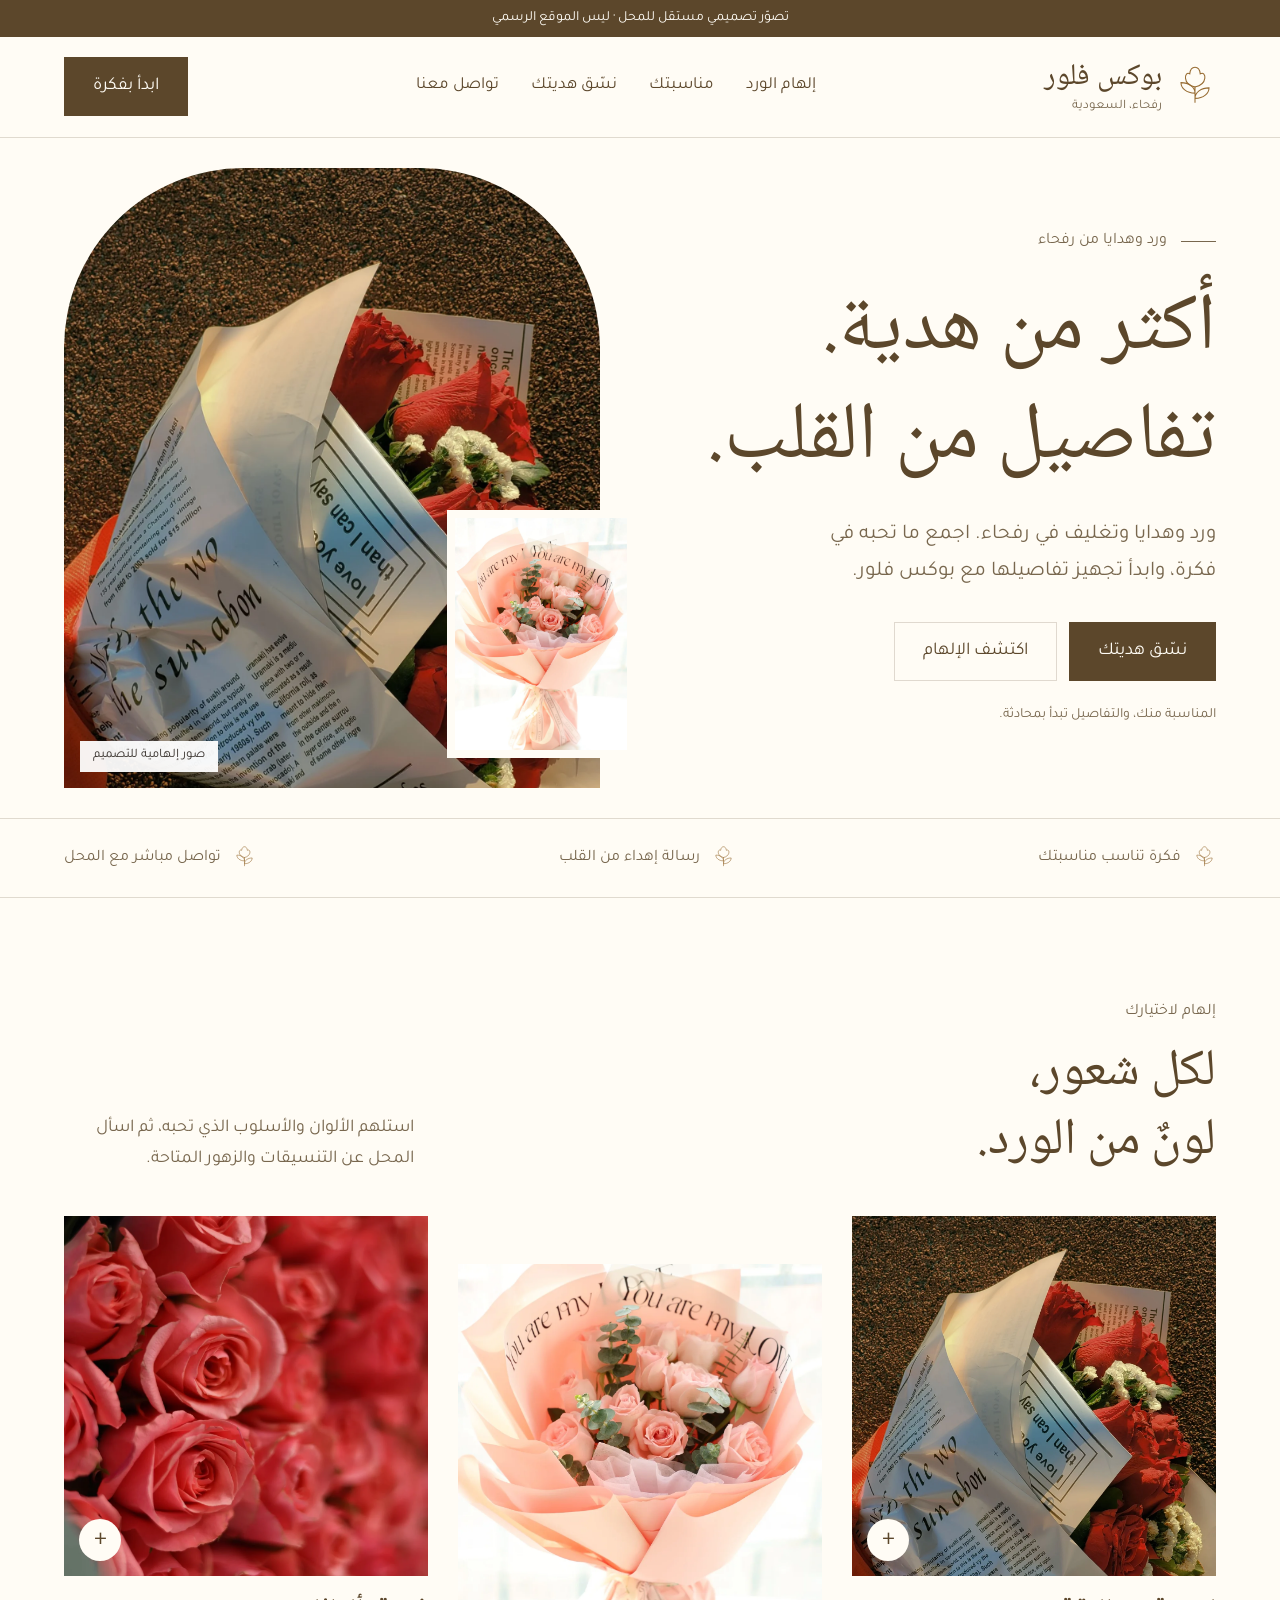
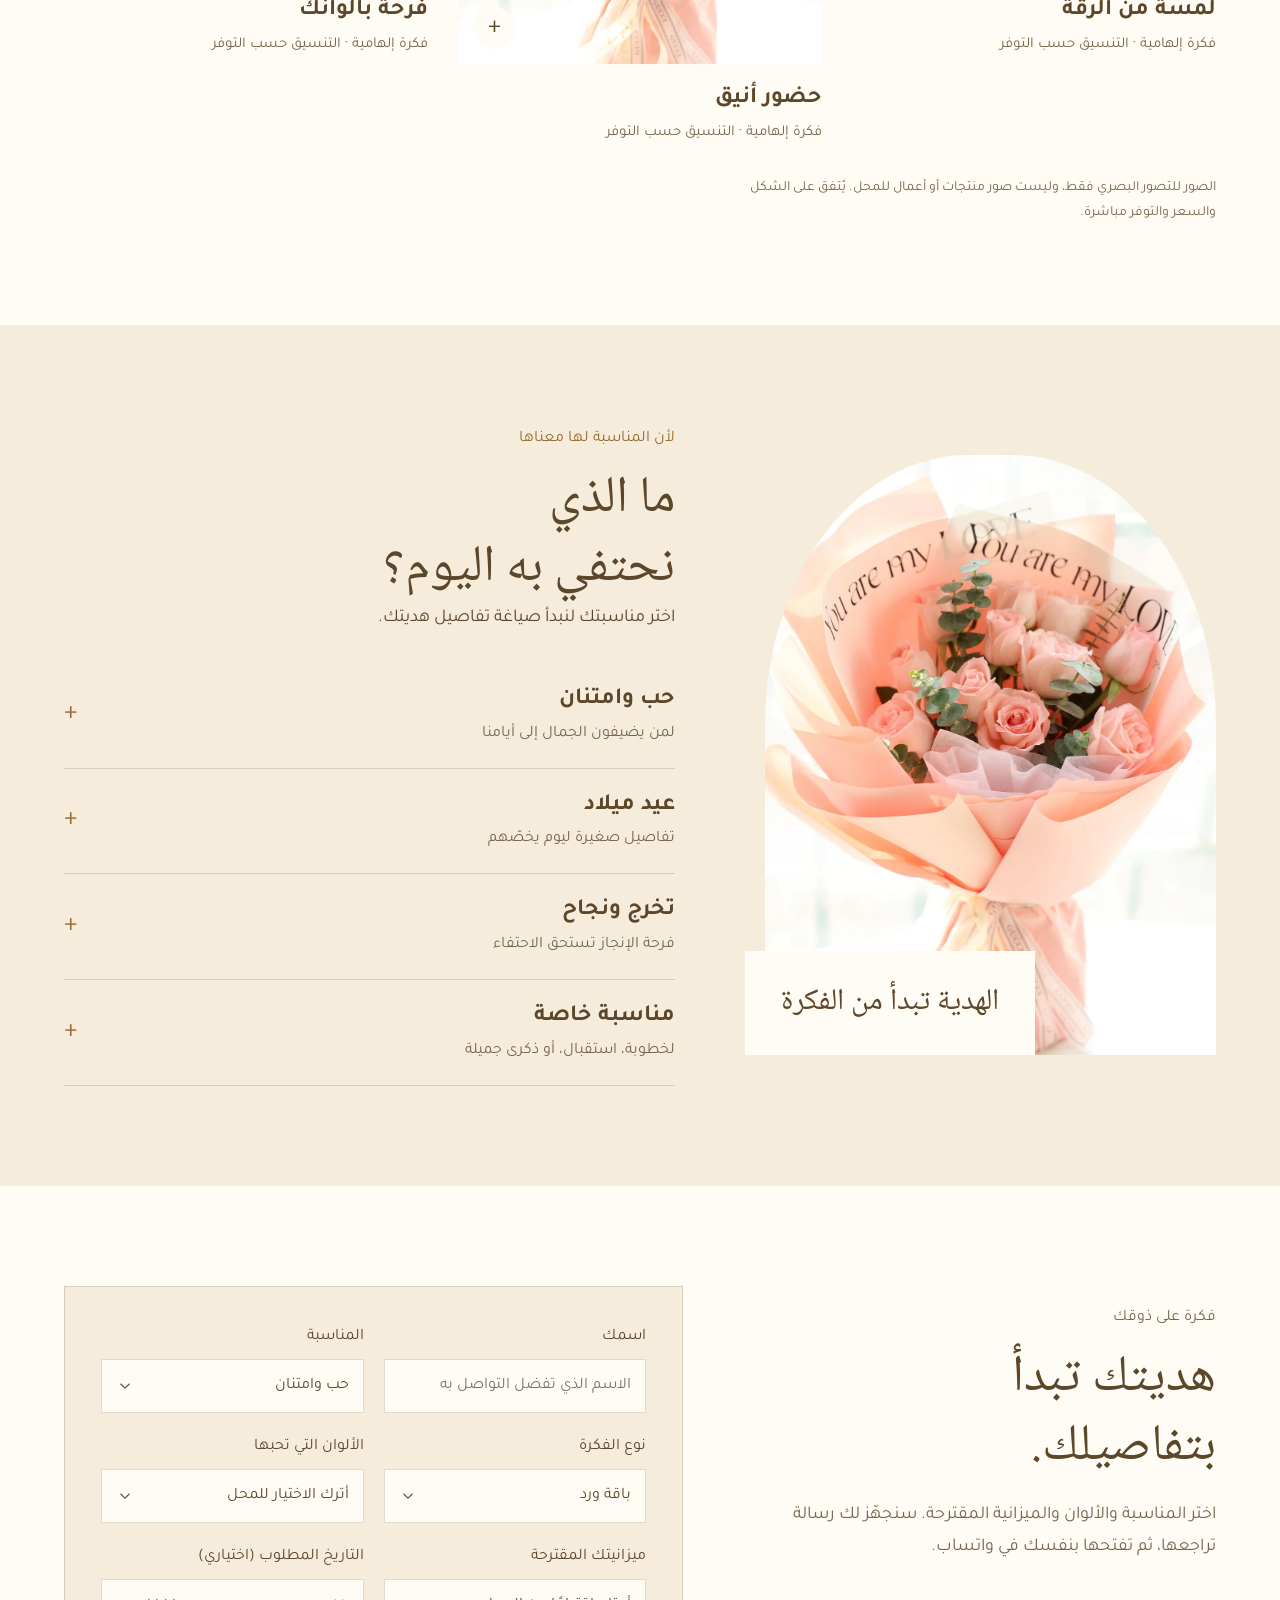
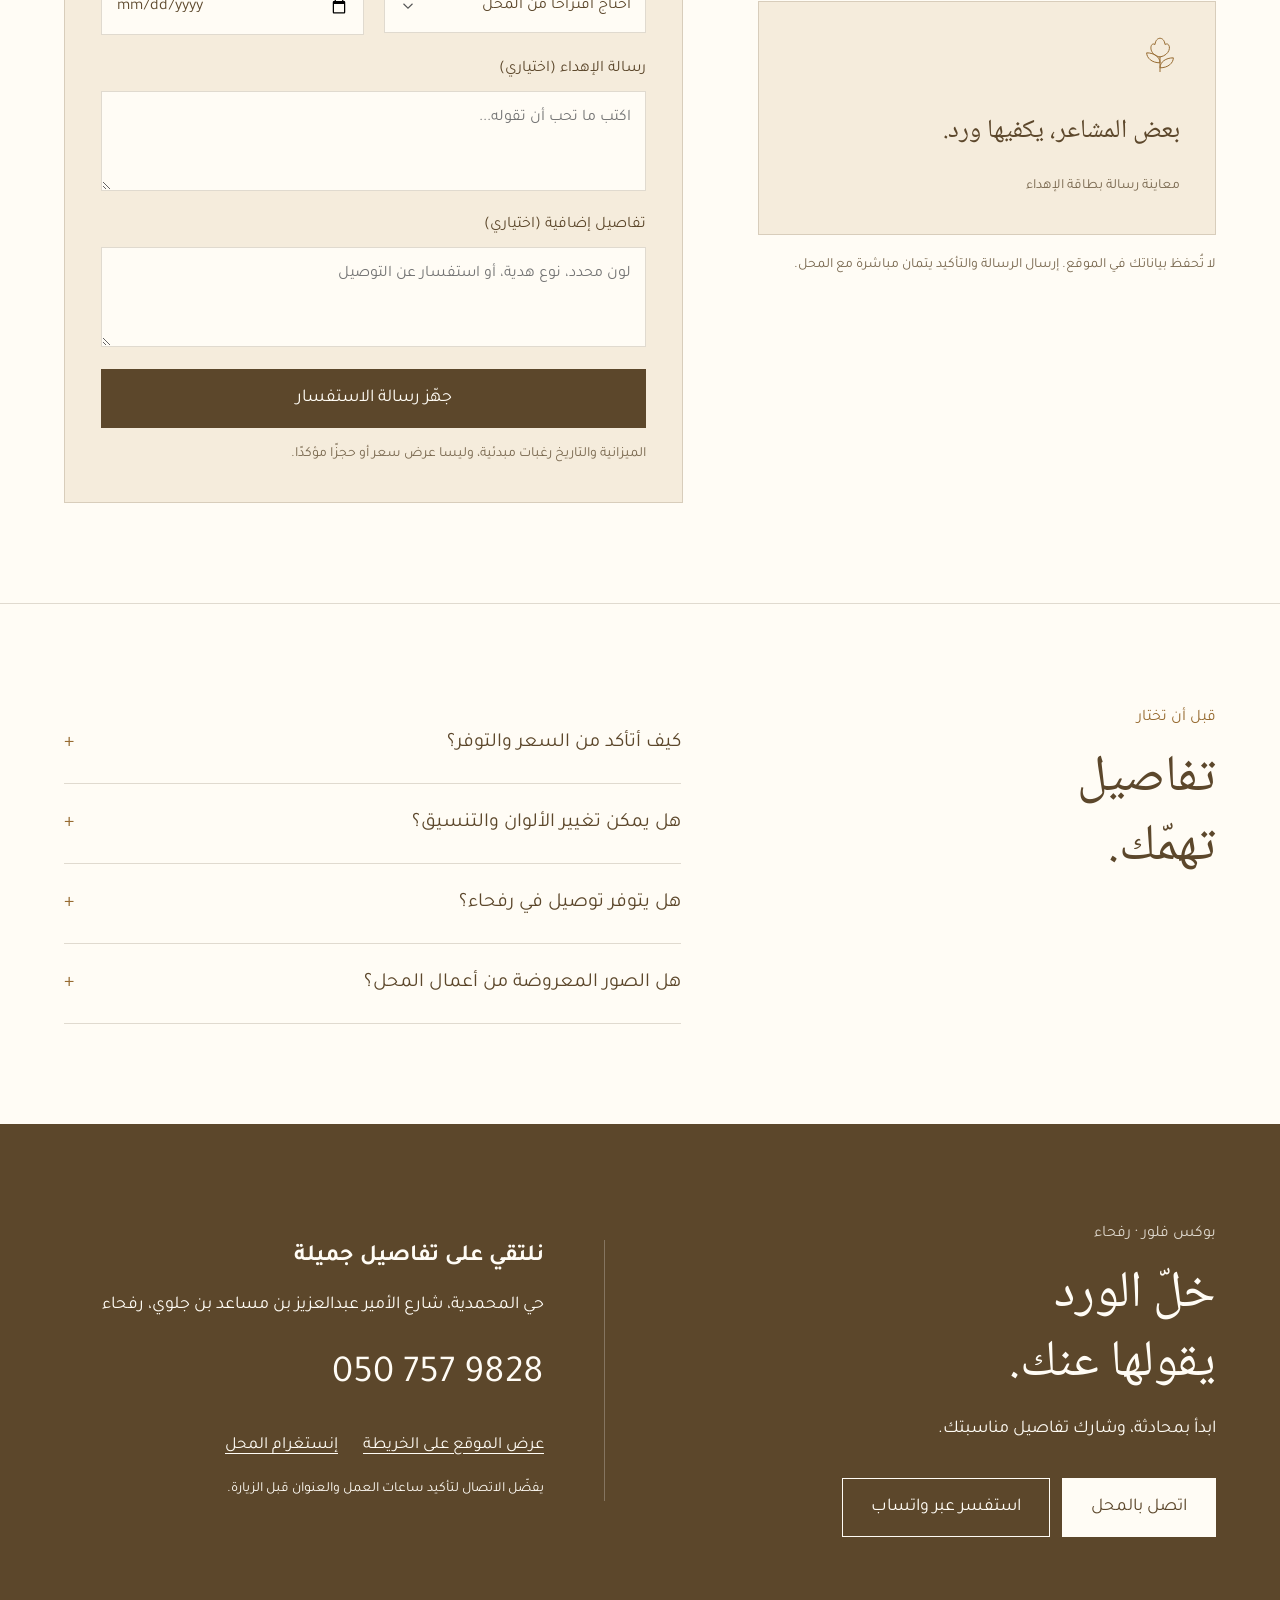
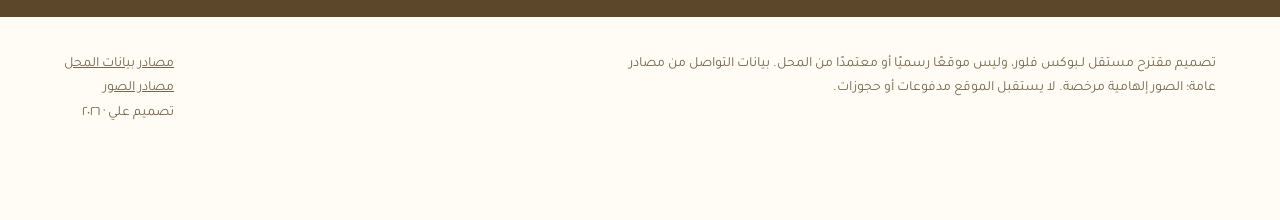
==== box-flower-rafha/index.html @ 2af85f13 "Build ten researched Arabic florist website proposals" ====
<!doctype html><html lang="ar" dir="rtl"><head><meta charset="utf-8"><meta name="viewport" content="width=device-width,initial-scale=1"><meta name="theme-color" content="#fffcf5"><meta name="robots" content="noindex,nofollow"><title>بوكس فلور | ورد وهدايا في رفحاء</title><meta name="description" content="تصور تصميمي مستقل لـبوكس فلور في رفحاء. أفكار للورد والهدايا وتنسيق استفسارك عبر وسائل التواصل المنشورة."><meta property="og:title" content="بوكس فلور | ورد وهدايا في رفحاء"><meta property="og:description" content="تصور تصميمي مستقل، ليس الموقع الرسمي للمحل."><meta property="og:type" content="website"><meta property="og:image" content="https://az212z.github.io/saudi-floral-atelier-ten-20261120/assets/floral-8.webp"><meta property="og:url" content="https://az212z.github.io/saudi-floral-atelier-ten-20261120/box-flower-rafha/"><link rel="icon" href="../assets/favicon.svg" type="image/svg+xml"><link rel="stylesheet" href="../assets/fonts.css"><link rel="stylesheet" href="../assets/site.css"><link rel="preload" as="image" href="../assets/floral-8.webp"><script defer src="../assets/site.js"></script></head><body style="--paper:#fffcf5;--ink:#5c472b;--accent:#976b31;--wash:#f5ecdc;--muted:#78674e;--line:#5c472b30"><a class="skip" href="#main">تجاوز إلى المحتوى</a><div class="notice">تصوّر تصميمي مستقل للمحل · ليس الموقع الرسمي</div><header class="header"><div class="wrap navrow"><a class="brand" href="./" aria-label="بوكس فلور الرئيسية"><svg aria-hidden="true" viewBox="0 0 48 48" fill="none" stroke-width="1.2"><path d="M24 42V23M24 31c-10 0-16-6-16-12 9 0 16 5 16 12Zm0 6c10 0 16-6 16-12-9 0-16 5-16 12Z"/><path d="M24 24C9 21 12 5 18 9c1-10 11-10 12 0 7-4 9 12-6 15Z"/></svg><span><span class="wordmark">بوكس فلور</span><span class="city">رفحاء، السعودية</span></span></a><button class="menu-toggle" aria-controls="navigation" aria-expanded="false">القائمة</button><nav id="navigation" aria-label="التنقل الرئيسي"><a href="#collection">إلهام الورد</a><a href="#occasions">مناسبتك</a><a href="#inquiry">نسّق هديتك</a><a href="#contact">تواصل معنا</a></nav><a class="navcta" href="#inquiry">ابدأ بفكرة</a></div></header><main id="main"><section class="hero hero-split" aria-labelledby="hero-title"><div class="wrap hero-inner"><div class="hero-copy"><div class="location">ورد وهدايا من رفحاء</div><h1 id="hero-title">أكثر من هدية.<br>تفاصيل من القلب.</h1><p>ورد وهدايا وتغليف في رفحاء. اجمع ما تحبه في فكرة، وابدأ تجهيز تفاصيلها مع بوكس فلور.</p><div class="actions"><a class="button" href="#inquiry">نسّق هديتك</a><a class="button secondary" href="#collection">اكتشف الإلهام</a></div><p class="hero-note">المناسبة منك، والتفاصيل تبدأ بمحادثة.</p></div><figure class="hero-image"><img src="../assets/floral-8.webp" alt="صورة إلهامية للورد والزهور" width="1200" height="1600" fetchpriority="high"><div class="hero-side"><img src="../assets/floral-0.webp" alt="تفاصيل زهرية إلهامية" width="500" height="600"></div><figcaption>صور إلهامية للتصميم</figcaption></figure></div></section><div class="signature"><div class="wrap"><span><svg aria-hidden="true" viewBox="0 0 48 48" fill="none" stroke-width="1.2"><path d="M24 42V23M24 31c-10 0-16-6-16-12 9 0 16 5 16 12Zm0 6c10 0 16-6 16-12-9 0-16 5-16 12Z"/><path d="M24 24C9 21 12 5 18 9c1-10 11-10 12 0 7-4 9 12-6 15Z"/></svg>فكرة تناسب مناسبتك</span><span><svg aria-hidden="true" viewBox="0 0 48 48" fill="none" stroke-width="1.2"><path d="M24 42V23M24 31c-10 0-16-6-16-12 9 0 16 5 16 12Zm0 6c10 0 16-6 16-12-9 0-16 5-16 12Z"/><path d="M24 24C9 21 12 5 18 9c1-10 11-10 12 0 7-4 9 12-6 15Z"/></svg>رسالة إهداء من القلب</span><span><svg aria-hidden="true" viewBox="0 0 48 48" fill="none" stroke-width="1.2"><path d="M24 42V23M24 31c-10 0-16-6-16-12 9 0 16 5 16 12Zm0 6c10 0 16-6 16-12-9 0-16 5-16 12Z"/><path d="M24 24C9 21 12 5 18 9c1-10 11-10 12 0 7-4 9 12-6 15Z"/></svg>تواصل مباشر مع المحل</span></div></div>
<section class="section wrap" id="collection"><div class="section-heading"><div><p class="mini">إلهام لاختيارك</p><h2>لكل شعور،<br>لونٌ من الورد.</h2></div><p>استلهم الألوان والأسلوب الذي تحبه، ثم اسأل المحل عن التنسيقات والزهور المتاحة.</p></div><div class="gallery"><figure><button type="button" data-gallery="لمسة من الرقة" aria-label="تكبير صورة لمسة من الرقة"><span class="picture"><img src="../assets/floral-8.webp" alt="تصور إلهامي لتنسيق زهور: لمسة من الرقة" width="800" height="1000" loading="lazy"><span class="zoom" aria-hidden="true">+</span></span></button><figcaption><h3>لمسة من الرقة</h3><small>فكرة إلهامية · التنسيق حسب التوفر</small></figcaption></figure><figure><button type="button" data-gallery="حضور أنيق" aria-label="تكبير صورة حضور أنيق"><span class="picture"><img src="../assets/floral-0.webp" alt="تصور إلهامي لتنسيق زهور: حضور أنيق" width="800" height="1000" loading="lazy"><span class="zoom" aria-hidden="true">+</span></span></button><figcaption><h3>حضور أنيق</h3><small>فكرة إلهامية · التنسيق حسب التوفر</small></figcaption></figure><figure><button type="button" data-gallery="فرحة بألوانك" aria-label="تكبير صورة فرحة بألوانك"><span class="picture"><img src="../assets/floral-2.webp" alt="تصور إلهامي لتنسيق زهور: فرحة بألوانك" width="800" height="1000" loading="lazy"><span class="zoom" aria-hidden="true">+</span></span></button><figcaption><h3>فرحة بألوانك</h3><small>فكرة إلهامية · التنسيق حسب التوفر</small></figcaption></figure></div><p class="small-note">الصور للتصور البصري فقط، وليست صور منتجات أو أعمال للمحل. يُتفق على الشكل والسعر والتوفر مباشرة.</p></section>
<section class="section occasion-section" id="occasions"><div class="wrap occasion-layout"><div class="occasion-photo"><img src="../assets/floral-0.webp" alt="ورد بألوان ملهمة للمناسبات" loading="lazy" width="850" height="1100"><div class="poem">الهدية تبدأ من الفكرة</div></div><div><p class="mini">لأن المناسبة لها معناها</p><h2>ما الذي<br>نحتفي به اليوم؟</h2><p>اختر مناسبتك لنبدأ صياغة تفاصيل هديتك.</p><div class="occasion-list"><button class="occasion" type="button" data-occasion="حب وامتنان"><div><h3>حب وامتنان</h3><span>لمن يضيفون الجمال إلى أيامنا</span></div><b class="plus" aria-hidden="true">+</b></button><button class="occasion" type="button" data-occasion="عيد ميلاد"><div><h3>عيد ميلاد</h3><span>تفاصيل صغيرة ليوم يخصّهم</span></div><b class="plus" aria-hidden="true">+</b></button><button class="occasion" type="button" data-occasion="تخرج ونجاح"><div><h3>تخرج ونجاح</h3><span>فرحة الإنجاز تستحق الاحتفاء</span></div><b class="plus" aria-hidden="true">+</b></button><button class="occasion" type="button" data-occasion="مناسبة خاصة"><div><h3>مناسبة خاصة</h3><span>لخطوبة، استقبال، أو ذكرى جميلة</span></div><b class="plus" aria-hidden="true">+</b></button></div></div></div></section>
<section class="section wrap" id="inquiry"><div class="inquiry-layout"><div class="inquiry-intro"><p class="mini">فكرة على ذوقك</p><h2>هديتك تبدأ<br>بتفاصيلك.</h2><p>اختر المناسبة والألوان والميزانية المقترحة. سنجهّز لك رسالة تراجعها، ثم تفتحها بنفسك في واتساب.</p><div class="card-preview"><svg aria-hidden="true" viewBox="0 0 48 48" fill="none" stroke-width="1.2"><path d="M24 42V23M24 31c-10 0-16-6-16-12 9 0 16 5 16 12Zm0 6c10 0 16-6 16-12-9 0-16 5-16 12Z"/><path d="M24 24C9 21 12 5 18 9c1-10 11-10 12 0 7-4 9 12-6 15Z"/></svg><p id="card-message">بعض المشاعر، يكفيها ورد.</p><small>معاينة رسالة بطاقة الإهداء</small></div><p class="small-note">لا تُحفظ بياناتك في الموقع. إرسال الرسالة والتأكيد يتمان مباشرة مع المحل.</p></div><div><form class="inquiry-form" data-shop="بوكس فلور" data-phone="966507579828"><div class="form-grid"><label class="field">اسمك<input name="name" required maxlength="80" autocomplete="given-name" placeholder="الاسم الذي تفضّل التواصل به"></label><label class="field">المناسبة<select name="occasion"><option>حب وامتنان</option><option>عيد ميلاد</option><option>تخرج ونجاح</option><option>مناسبة خاصة</option></select></label><label class="field">نوع الفكرة<select name="type"><option>باقة ورد</option><option>ورد مع هدية</option><option>تنسيق في فازة</option><option>تغليف هدية</option><option>تنسيق مناسبة</option></select></label><label class="field">الألوان التي تحبها<select name="color"><option>أترك الاختيار للمحل</option><option>وردي وأبيض</option><option>أحمر كلاسيكي</option><option>ألوان هادئة</option><option>ألوان زاهية</option></select></label><label class="field">ميزانيتك المقترحة<select name="budget"><option>أحتاج اقتراحًا من المحل</option><option>أقل من 150 ريال</option><option>150 إلى 300 ريال</option><option>300 إلى 500 ريال</option><option>أكثر من 500 ريال</option></select></label><label class="field">التاريخ المطلوب (اختياري)<input type="date" name="date"></label><label class="field full">رسالة الإهداء (اختياري)<textarea name="message" maxlength="300" placeholder="اكتب ما تحب أن تقوله..."></textarea></label><label class="field full">تفاصيل إضافية (اختياري)<textarea name="notes" maxlength="700" placeholder="لون محدد، نوع هدية، أو استفسار عن التوصيل"></textarea></label></div><button class="button" type="submit">جهّز رسالة الاستفسار</button><p class="form-note">الميزانية والتاريخ رغبات مبدئية، وليسا عرض سعر أو حجزًا مؤكدًا.</p><noscript><p>لتنسيق الطلب، يرجى <a href="tel:+966507579828">الاتصال بالمحل</a> أو تفعيل JavaScript لتجهيز الرسالة.</p></noscript></form><section class="draft-panel" hidden tabindex="-1" aria-label="مراجعة رسالة الاستفسار"><h3>راجع رسالتك</h3><p class="draft-text"></p><div class="actions"><a class="button whatsapp-draft" href="https://wa.me/966507579828?text=%D9%85%D8%B1%D8%AD%D8%A8%D9%8B%D8%A7%D8%8C%20%D8%A3%D8%B1%D8%BA%D8%A8%20%D8%A8%D8%A7%D9%84%D8%A7%D8%B3%D8%AA%D9%81%D8%B3%D8%A7%D8%B1%20%D8%B9%D9%86%20%D8%A7%D9%84%D9%88%D8%B1%D9%88%D8%AF%20%D9%88%D8%A7%D9%84%D9%87%D8%AF%D8%A7%D9%8A%D8%A7%20%D8%A7%D9%84%D9%85%D8%AA%D8%A7%D8%AD%D8%A9." target="_blank" rel="noopener noreferrer">افتح في واتساب</a><button type="button" class="button secondary copy-draft">نسخ الرسالة</button></div><p class="status" role="status"></p><p class="form-note">إذا لم يكن الرقم مفعّلًا على واتساب، يمكنك الاتصال بالمحل.</p></section></div></div></section>
<section class="section faq"><div class="wrap faq-layout"><div><p class="mini">قبل أن تختار</p><h2>تفاصيل<br>تهمّك.</h2></div><div><details><summary>كيف أتأكد من السعر والتوفر؟</summary><p>أرسل تفاصيل فكرتك أو اتصل بالمحل. يحدد المحل السعر النهائي والزهور المتاحة وموعد التجهيز قبل تأكيد الطلب.</p></details><details><summary>هل يمكن تغيير الألوان والتنسيق؟</summary><p>اكتب الألوان والأسلوب الذي تفضله في رسالة الاستفسار. إمكانية التنفيذ تعتمد على المواد المتاحة لدى المحل.</p></details><details><summary>هل يتوفر توصيل في رفحاء؟</summary><p>اسأل المحل عن إمكانية التوصيل لعنوانك، الموعد، والرسوم. لا يمثل اختيار التاريخ تأكيدًا لخدمة التوصيل.</p></details><details><summary>هل الصور المعروضة من أعمال المحل؟</summary><p>الصور إلهامية لعرض التصميم، وليست من أعمال المحل. اطلب صور التنسيقات المتاحة مباشرة قبل تأكيد طلبك.</p></details></div></div></section>
<section class="contact-section" id="contact"><div class="wrap contact-layout"><div><p class="mini">بوكس فلور · رفحاء</p><h2>خلّ الورد<br>يقولها عنك.</h2><p>ابدأ بمحادثة، وشارك تفاصيل مناسبتك.</p><div class="actions"><a class="button" href="tel:+966507579828">اتصل بالمحل</a><a class="button secondary" href="https://wa.me/966507579828?text=%D9%85%D8%B1%D8%AD%D8%A8%D9%8B%D8%A7%D8%8C%20%D8%A3%D8%B1%D8%BA%D8%A8%20%D8%A8%D8%A7%D9%84%D8%A7%D8%B3%D8%AA%D9%81%D8%B3%D8%A7%D8%B1%20%D8%B9%D9%86%20%D8%A7%D9%84%D9%88%D8%B1%D9%88%D8%AF%20%D9%88%D8%A7%D9%84%D9%87%D8%AF%D8%A7%D9%8A%D8%A7%20%D8%A7%D9%84%D9%85%D8%AA%D8%A7%D8%AD%D8%A9." target="_blank" rel="noopener noreferrer">استفسر عبر واتساب</a></div></div><div class="contact-info"><h3>نلتقي على تفاصيل جميلة</h3><p>حي المحمدية، شارع الأمير عبدالعزيز بن مساعد بن جلوي، رفحاء</p><a class="phone" href="tel:+966507579828">050 757 9828</a><div class="social-links"><a href="https://maps.yango.com/ar-sa/org/201326028730/" target="_blank" rel="noopener noreferrer">عرض الموقع على الخريطة</a><a href="https://www.instagram.com/flowr_box/" target="_blank" rel="noopener noreferrer">إنستغرام المحل</a></div><p class="small-note">يفضّل الاتصال لتأكيد ساعات العمل والعنوان قبل الزيارة.</p></div></div></section></main><footer class="footer"><div class="wrap"><p>تصميم مقترح مستقل لـبوكس فلور، وليس موقعًا رسميًا أو معتمدًا من المحل. بيانات التواصل من مصادر عامة؛ الصور إلهامية مرخصة. لا يستقبل الموقع مدفوعات أو حجوزات.</p><div><a href="../research.html#box-flower-rafha">مصادر بيانات المحل</a><br><a href="../credits.html">مصادر الصور</a><br><span>تصميم علي · ٢٠٢٦</span></div></div></footer><div class="mobile-cta"><a class="button" href="#inquiry">نسّق هديتك</a><a class="button secondary" href="tel:+966507579828">اتصال</a></div><dialog class="lightbox" aria-label="معرض الإلهام"><button class="close-dialog" type="button">إغلاق الصورة</button><img alt=""><p></p></dialog></body></html>
---- assets/fonts.css ----
@font-face {
  font-family: 'Noto Naskh Arabic';
  font-style: normal;
  font-weight: 400;
  font-display: swap;
  src: url(font-0.ttf) format('truetype');
}
@font-face {
  font-family: 'Noto Naskh Arabic';
  font-style: normal;
  font-weight: 600;
  font-display: swap;
  src: url(font-1.ttf) format('truetype');
}
@font-face {
  font-family: 'Noto Naskh Arabic';
  font-style: normal;
  font-weight: 700;
  font-display: swap;
  src: url(font-2.ttf) format('truetype');
}
@font-face {
  font-family: 'Tajawal';
  font-style: normal;
  font-weight: 400;
  font-display: swap;
  src: url(font-3.ttf) format('truetype');
}
@font-face {
  font-family: 'Tajawal';
  font-style: normal;
  font-weight: 500;
  font-display: swap;
  src: url(font-4.ttf) format('truetype');
}
@font-face {
  font-family: 'Tajawal';
  font-style: normal;
  font-weight: 700;
  font-display: swap;
  src: url(font-5.ttf) format('truetype');
}
---- assets/site.css ----
*{box-sizing:border-box}html{scroll-behavior:smooth;scroll-padding-top:100px}body{margin:0;background:var(--paper);color:var(--ink);font-family:Tajawal,sans-serif;font-size:18px;line-height:1.75}body.lock{overflow:hidden}a{color:inherit;text-decoration:none}button,input,select,textarea{font:inherit}button,a,input,select,textarea{-webkit-tap-highlight-color:transparent}button,a{touch-action:manipulation}button{cursor:pointer}button:disabled{cursor:not-allowed}img{display:block;width:100%;object-fit:cover}h1,h2,h3,p{margin:0}h1,h2,.wordmark{font-family:'Noto Naskh Arabic',serif;font-weight:500;line-height:1.35}h1{font-size:clamp(3.5rem,6.3vw,6.8rem);max-width:12ch}h2{font-size:clamp(2.5rem,4vw,4.2rem)}h3{font-size:1.45rem;line-height:1.5}p{max-width:62ch}button{color:inherit}a:focus-visible,button:focus-visible,input:focus-visible,textarea:focus-visible,select:focus-visible{outline:3px solid var(--accent);outline-offset:5px}.wrap{width:min(1280px,90%);margin-inline:auto}.notice{background:var(--ink);color:var(--paper);text-align:center;font-size:14px;padding:6px 20px}.header{position:relative;z-index:20;background:var(--paper);border-bottom:1px solid var(--line)}.navrow{height:100px;display:flex;justify-content:space-between;align-items:center;gap:28px}.brand{display:flex;align-items:center;gap:12px}.brand svg{width:42px;height:42px;stroke:var(--accent);flex-shrink:0}.wordmark{font-size:30px;white-space:nowrap}.city{display:block;font-size:13px;line-height:1.2;color:var(--muted)}nav{display:flex;gap:32px;font-size:17px}nav a{border-bottom:1px solid transparent}nav a:hover{border-color:currentColor}.navcta,.button{display:inline-flex;align-items:center;justify-content:center;gap:10px;padding:14px 28px;background:var(--ink);color:var(--paper);border:1px solid var(--ink);line-height:1.6;min-height:50px}.button:hover,.navcta:hover{background:var(--accent);border-color:var(--accent);color:#fff}.button.secondary{background:transparent;color:var(--ink);border-color:var(--line)}.button.secondary:hover{border-color:var(--ink)}.menu-toggle{display:none;background:transparent;border:1px solid var(--line);padding:8px 14px}.hero{position:relative;overflow:hidden}.hero-inner{display:grid;grid-template-columns:1fr 1fr;min-height:650px;align-items:center;gap:7%}.hero-copy{padding-block:65px;position:relative;z-index:2}.hero-copy .location{display:flex;align-items:center;gap:14px;font-size:16px;margin-bottom:22px;color:var(--muted)}.location:before{content:'';width:35px;height:1px;background:currentColor}.hero-copy p{font-size:21px;margin-top:22px;max-width:35ch;color:var(--muted)}.actions{display:flex;flex-wrap:wrap;gap:12px;margin-top:32px}.hero-image{position:relative;height:650px}.hero-image>img{height:100%}.hero-image figcaption{position:absolute;bottom:16px;left:16px;background:rgba(255,255,255,.94);color:#39332e;padding:4px 13px;font-size:13px}.hero figure{margin:0}.hero-side{position:absolute;width:35%;height:40%;bottom:30px;right:-35px;border:8px solid var(--paper)}.hero-side img{height:100%}.hero-tag{font-family:'Noto Naskh Arabic';position:absolute;bottom:42px;right:38px;z-index:2;background:var(--paper);padding:18px 26px;font-size:24px;box-shadow:0 10px 30px #0001}.hero .hero-note{font-size:14px;margin-top:22px}.hero-split .hero-image{margin-block:30px;height:620px;border-radius:180px 180px 0 0}.hero-split .hero-image>img{border-radius:inherit}.hero-arch .hero-inner{grid-template-columns:1fr 1.15fr}.hero-arch .hero-image{height:590px;border-radius:240px 240px 8px 8px;margin:45px 0}.hero-arch .hero-image>img{border-radius:inherit}.hero-arch .hero-copy{order:2}.hero-arch .hero-side{right:auto;left:-30px;bottom:12px;width:42%;border-radius:100px 100px 0 0;overflow:hidden}.hero-immersive{background:var(--ink);color:white}.hero-immersive .hero-inner{min-height:740px;display:block}.hero-immersive .hero-image{position:absolute;inset:0;height:100%;width:100%;opacity:.63}.hero-immersive .hero-image:after{content:'';position:absolute;inset:0;background:linear-gradient(270deg,rgba(0,0,0,.8),rgba(0,0,0,.12))}.hero-immersive .hero-copy{padding-top:130px;max-width:600px}.hero-immersive .hero-copy p,.hero-immersive .location{color:#f1e8e4}.hero-immersive .button{background:var(--paper);color:var(--ink);border-color:var(--paper)}.hero-immersive .secondary{background:transparent;color:white}.hero-immersive .hero-side{display:none}.hero-immersive .hero-image figcaption{z-index:3}.hero-frame .hero-inner{grid-template-columns:1fr 1.1fr;gap:9%}.hero-frame .hero-copy{text-align:center}.hero-frame h1{margin-inline:auto}.hero-frame .hero-copy p{margin-inline:auto}.hero-frame .location,.hero-frame .actions{justify-content:center}.hero-frame .hero-image{height:560px;margin:60px 0;border:1px solid var(--accent);padding:18px;transform:rotate(-3deg)}.hero-frame .hero-image>img{height:100%}.hero-frame .hero-side{transform:rotate(8deg);right:-25px;bottom:-22px}.hero-editorial .hero-inner{grid-template-columns:1.15fr 1fr;gap:0}.hero-editorial .hero-copy{padding-left:50px}.hero-editorial .hero-image{height:700px;width:calc(100% + 6vw)}.hero-editorial h1{font-size:clamp(3.8rem,6.9vw,7.5rem)}.hero-editorial .hero-side{display:none}.signature{border-block:1px solid var(--line);padding:25px 0}.signature .wrap{display:flex;justify-content:space-between;gap:20px;color:var(--muted);font-size:16px}.signature span{display:flex;align-items:center;gap:12px}.signature svg{height:23px;width:23px;stroke:var(--accent)}.section{padding-block:100px}.section-heading{display:flex;justify-content:space-between;align-items:end;gap:40px;margin-bottom:40px}.section-heading p{max-width:35ch;color:var(--muted)}.mini{font-size:16px;color:var(--accent);margin-bottom:12px}.gallery{display:grid;grid-template-columns:repeat(3,1fr);gap:30px}.gallery figure{margin:0}.gallery button{display:block;padding:0;border:0;width:100%;background:transparent;text-align:right}.gallery .picture{overflow:hidden;position:relative;background:var(--wash)}.gallery img{height:360px;transition:transform .5s}.gallery button:hover img{transform:scale(1.035)}.gallery .zoom{position:absolute;bottom:15px;left:15px;width:42px;height:42px;background:var(--paper);border-radius:50%;display:grid;place-items:center;font-size:25px}.gallery figcaption{padding-top:18px}.gallery small{font-size:15px;color:var(--muted)}.gallery figure:nth-child(2){padding-top:48px}.gallery figure:nth-child(2) img{height:400px}.small-note{font-size:14px;color:var(--muted);margin-top:28px}.occasion-section{background:var(--wash)}.occasion-layout{display:grid;grid-template-columns:.85fr 1.15fr;gap:90px;align-items:center}.occasion-photo{height:600px;position:relative}.occasion-photo img{height:100%;border-radius:45% 45% 0 0}.occasion-photo .poem{position:absolute;bottom:0;left:-20px;padding:26px 36px;background:var(--paper);font-family:'Noto Naskh Arabic';font-size:30px;max-width:75%}.occasion-list{margin-top:28px}.occasion{display:flex;align-items:center;justify-content:space-between;gap:20px;width:100%;background:none;border:0;border-bottom:1px solid var(--line);padding:20px 0;text-align:right}.occasion span{display:block;font-size:16px;color:var(--muted);margin-top:2px}.occasion .plus{font-size:26px;color:var(--accent);font-weight:400}.occasion:hover{color:var(--accent)}.inquiry-layout{display:grid;grid-template-columns:.85fr 1.15fr;gap:75px;align-items:start}.inquiry-intro{position:sticky;top:40px}.inquiry-intro>p{color:var(--muted);margin-top:18px}.card-preview{margin-top:38px;background:var(--wash);padding:35px;border:1px solid var(--line);position:relative}.card-preview svg{width:40px;height:40px;stroke:var(--accent);margin-bottom:18px}.card-preview p{font-family:'Noto Naskh Arabic';font-size:26px;white-space:pre-wrap;overflow-wrap:anywhere}.card-preview small{display:block;color:var(--muted);margin-top:20px;font-size:14px}.inquiry-form{background:var(--wash);padding:36px;border:1px solid var(--line)}.form-grid{display:grid;grid-template-columns:1fr 1fr;gap:20px}.field{display:flex;flex-direction:column;gap:8px;font-size:16px}.field.full{grid-column:1/-1}input,select,textarea{min-width:0;width:100%;border:1px solid var(--line);background:var(--paper);color:var(--ink);padding:12px 14px;border-radius:0;font-size:16px}textarea{resize:vertical;min-height:100px}select{appearance:none;background-image:url("data:image/svg+xml,%3Csvg xmlns='http://www.w3.org/2000/svg' width='18' height='18' viewBox='0 0 24 24'%3E%3Cpath d='m6 9 6 6 6-6' fill='none' stroke='%23555' stroke-width='1.5'/%3E%3C/svg%3E");background-repeat:no-repeat;background-position:14px center;padding-left:40px}.inquiry-form .button{width:100%;margin-top:22px}.form-note{font-size:14px;color:var(--muted);margin-top:14px}.draft-panel{margin-top:22px;padding:20px;border:1px solid var(--line);background:var(--paper)}.draft-panel[hidden]{display:none}.draft-text{white-space:pre-wrap;font-size:15px;line-height:1.9;margin:10px 0;overflow-wrap:anywhere}.draft-panel .actions{margin:10px 0;display:grid;grid-template-columns:1fr 1fr}.draft-panel .button{margin:0;padding:12px;font-size:16px}.status{font-size:15px;color:var(--accent);margin-top:8px}.faq{border-top:1px solid var(--line)}.faq-layout{display:grid;grid-template-columns:1fr 1.3fr;gap:60px}.faq details{border-bottom:1px solid var(--line);padding:22px 0}.faq summary{cursor:pointer;font-size:20px;list-style:none;display:flex;justify-content:space-between;gap:20px}.faq summary:after{content:'+';color:var(--accent)}.faq details[open] summary:after{content:'−'}.faq details p{margin-top:14px;color:var(--muted);font-size:17px}.contact-section{background:var(--ink);color:var(--paper);padding-block:80px}.contact-layout{display:grid;grid-template-columns:1fr 1fr;gap:70px;align-items:center}.contact-section .mini{color:var(--paper);opacity:.8}.contact-section p{margin-top:16px;color:var(--paper)}.contact-section .button{background:var(--paper);color:var(--ink);border-color:var(--paper)}.contact-section .secondary{background:transparent;color:var(--paper);border-color:var(--paper)}.contact-info{border-inline-start:1px solid #ffffff40;padding-inline-start:60px}.contact-info .phone{font-family:Tajawal;font-size:clamp(1.6rem,3vw,2.8rem);display:inline-block;direction:ltr;margin:20px 0 0}.social-links{display:flex;gap:25px;margin-top:22px;font-size:17px;text-decoration:underline;text-underline-offset:5px}.footer{padding:35px 0 95px;font-size:14px;color:var(--muted)}.footer .wrap{display:flex;justify-content:space-between;gap:40px}.footer p{max-width:75ch}.footer a{text-decoration:underline}.mobile-cta{display:none}.lightbox{border:none;background:var(--paper);color:var(--ink);padding:18px;width:min(90vw,760px);max-height:92vh}.lightbox::backdrop{background:#000b}.lightbox img{max-height:70vh;object-fit:contain}.lightbox .close-dialog{display:block;margin-bottom:12px;margin-inline-start:auto;border:1px solid var(--line);padding:7px 18px;background:var(--paper)}.lightbox p{text-align:center;margin:10px 0}.skip{position:fixed;top:-100px;right:20px;padding:12px 25px;background:white;color:black;z-index:100}.skip:focus{top:10px}.catalog-head{padding:80px 0 45px}.catalog-head h1{max-width:none;font-size:clamp(3rem,6vw,6rem)}.catalog-grid{display:grid;grid-template-columns:repeat(2,1fr);gap:40px;margin-bottom:80px}.catalog-card{position:relative;display:block;border:1px solid var(--line);background:var(--wash)}.catalog-card img{height:380px}.catalog-card .info{padding:25px;display:flex;justify-content:space-between;align-items:center}.catalog-card:hover h2{text-decoration:underline;text-underline-offset:8px}.catalog-card h2{font-size:32px}.catalog-card p{font-size:16px}.index-toolbar{display:flex;flex-wrap:wrap;gap:12px;margin-top:30px}.index-toolbar a{border:1px solid var(--line);padding:8px 16px;font-size:16px}
@media(min-width:1600px){.hero-editorial .hero-image{width:100%}}@media(max-width:1000px){nav{gap:17px}.navcta{display:none}.hero-inner{gap:5%}.hero-image{height:560px}.hero-copy p{font-size:19px}.hero-side{right:-15px}.occasion-layout,.inquiry-layout{gap:40px}.gallery img{height:300px}.gallery figure:nth-child(2) img{height:330px}.section{padding-block:75px}.contact-info{padding-inline-start:30px}.occasion-photo{height:520px}}
@media(max-width:700px){body{font-size:17px}.wrap{width:90%}.notice{font-size:12px}.navrow{height:83px;gap:15px}.wordmark{font-size:26px}.brand svg{width:34px;height:34px}.menu-toggle{display:block;font-size:15px}.js nav{display:none}.js nav.open{display:flex}nav{position:absolute;top:83px;right:0;left:0;background:var(--paper);padding:22px 5%;flex-direction:column;border-bottom:1px solid var(--line);box-shadow:0 10px 20px #0001}.hero-inner,.hero-arch .hero-inner,.hero-frame .hero-inner,.hero-editorial .hero-inner{grid-template-columns:1fr;gap:0;min-height:0}.hero-copy{padding:42px 0}.hero-copy h1{font-size:3.7rem;max-width:12ch}.hero-copy p{font-size:18px}.hero-copy .location{margin-bottom:16px}.actions{margin-top:25px}.button{padding:12px 20px;font-size:16px}.hero .hero-image{height:410px;margin:0 0 30px;width:100%}.hero-split .hero-image{border-radius:180px 180px 0 0}.hero-arch .hero-copy{order:0}.hero-arch .hero-image{width:85%;margin-inline:auto;height:430px}.hero-arch .hero-side{left:-20px}.hero-immersive .hero-inner{min-height:690px}.hero-immersive .hero-image{position:absolute;height:100%;margin:0}.hero-immersive .hero-copy{padding-top:85px;padding-bottom:85px}.hero-immersive .hero-image:after{background:linear-gradient(270deg,#000b,#0005)}.hero-frame .hero-image{width:88%;height:420px;margin:5px auto 50px}.hero-frame .hero-copy{padding-bottom:30px}.hero-editorial .hero-image{height:440px}.hero-editorial .hero-copy{padding-left:0}.hero-side{width:37%;height:40%;right:0;bottom:10px}.hero-tag{font-size:20px;right:15px;bottom:20px;padding:15px}.signature{padding-block:20px}.signature .wrap{flex-direction:column;gap:12px;font-size:15px}.section{padding-block:60px}.section-heading{display:block;margin-bottom:30px}.section-heading p{margin-top:15px;font-size:16px}h2{font-size:2.6rem}.gallery{grid-template-columns:1fr;gap:32px}.gallery img{height:420px}.gallery figure:nth-child(2){padding:0}.gallery figure:nth-child(2) img{height:420px}.occasion-layout,.inquiry-layout,.faq-layout,.contact-layout{grid-template-columns:1fr;gap:35px}.occasion-photo{height:420px;width:90%;margin-inline:auto}.occasion-photo .poem{font-size:25px;padding:20px;left:-15px}.inquiry-intro{position:static}.card-preview{padding:25px;margin-top:25px}.inquiry-form{padding:22px 18px}.form-grid{gap:17px;grid-template-columns:1fr}.field.full{grid-column:auto}.faq summary{font-size:18px}.contact-info{border-inline-start:0;border-top:1px solid #ffffff40;padding:28px 0 0}.footer .wrap{flex-direction:column;gap:20px}.mobile-cta{position:fixed;bottom:0;right:0;left:0;background:var(--paper);border-top:1px solid var(--line);padding:10px 5% calc(10px + env(safe-area-inset-bottom));display:grid;grid-template-columns:1.5fr 1fr;gap:10px;z-index:15}.mobile-cta .button{min-height:44px;padding:8px 15px}.catalog-grid{grid-template-columns:1fr;gap:25px}.catalog-card img{height:340px}.catalog-head{padding-top:50px}.catalog-card .info{gap:15px;padding:20px}.catalog-card h2{font-size:28px}}
@media(prefers-reduced-motion:reduce){html{scroll-behavior:auto}*,*:before,*:after{transition:none!important;animation:none!important}}
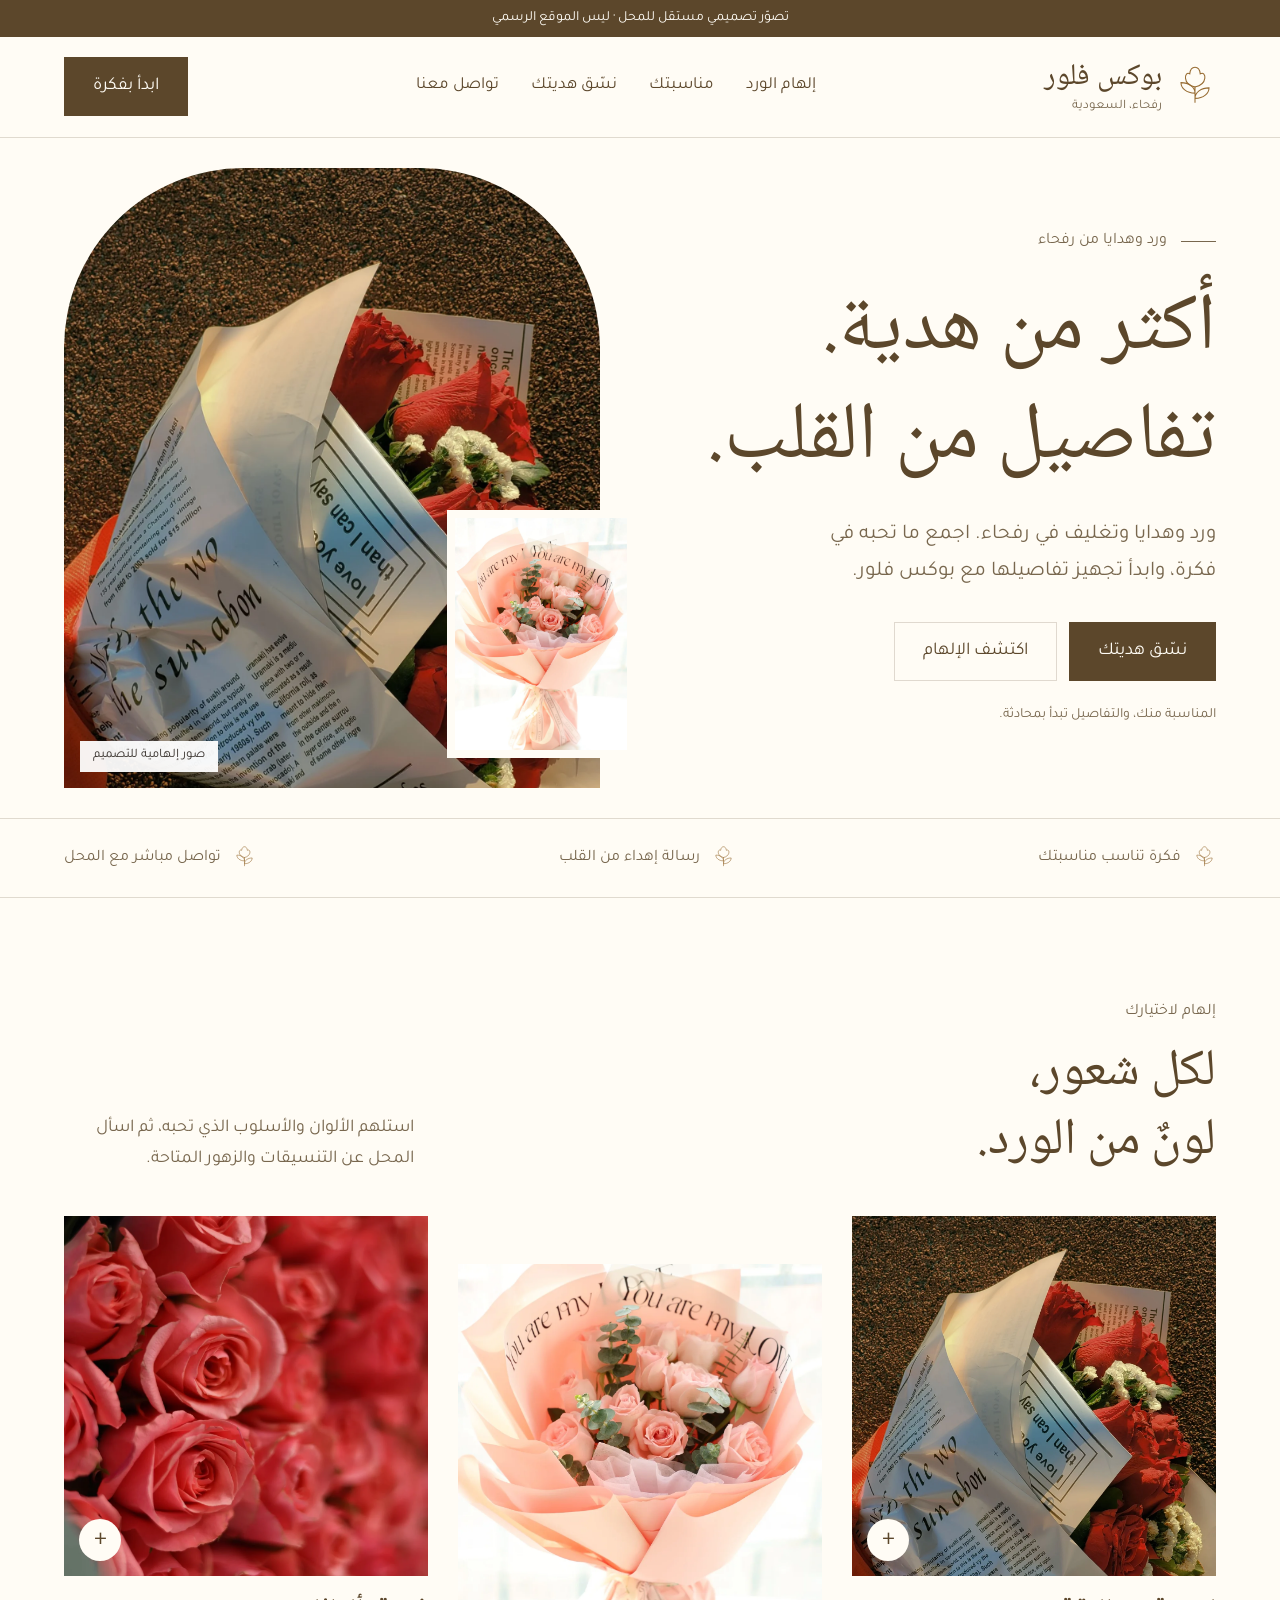
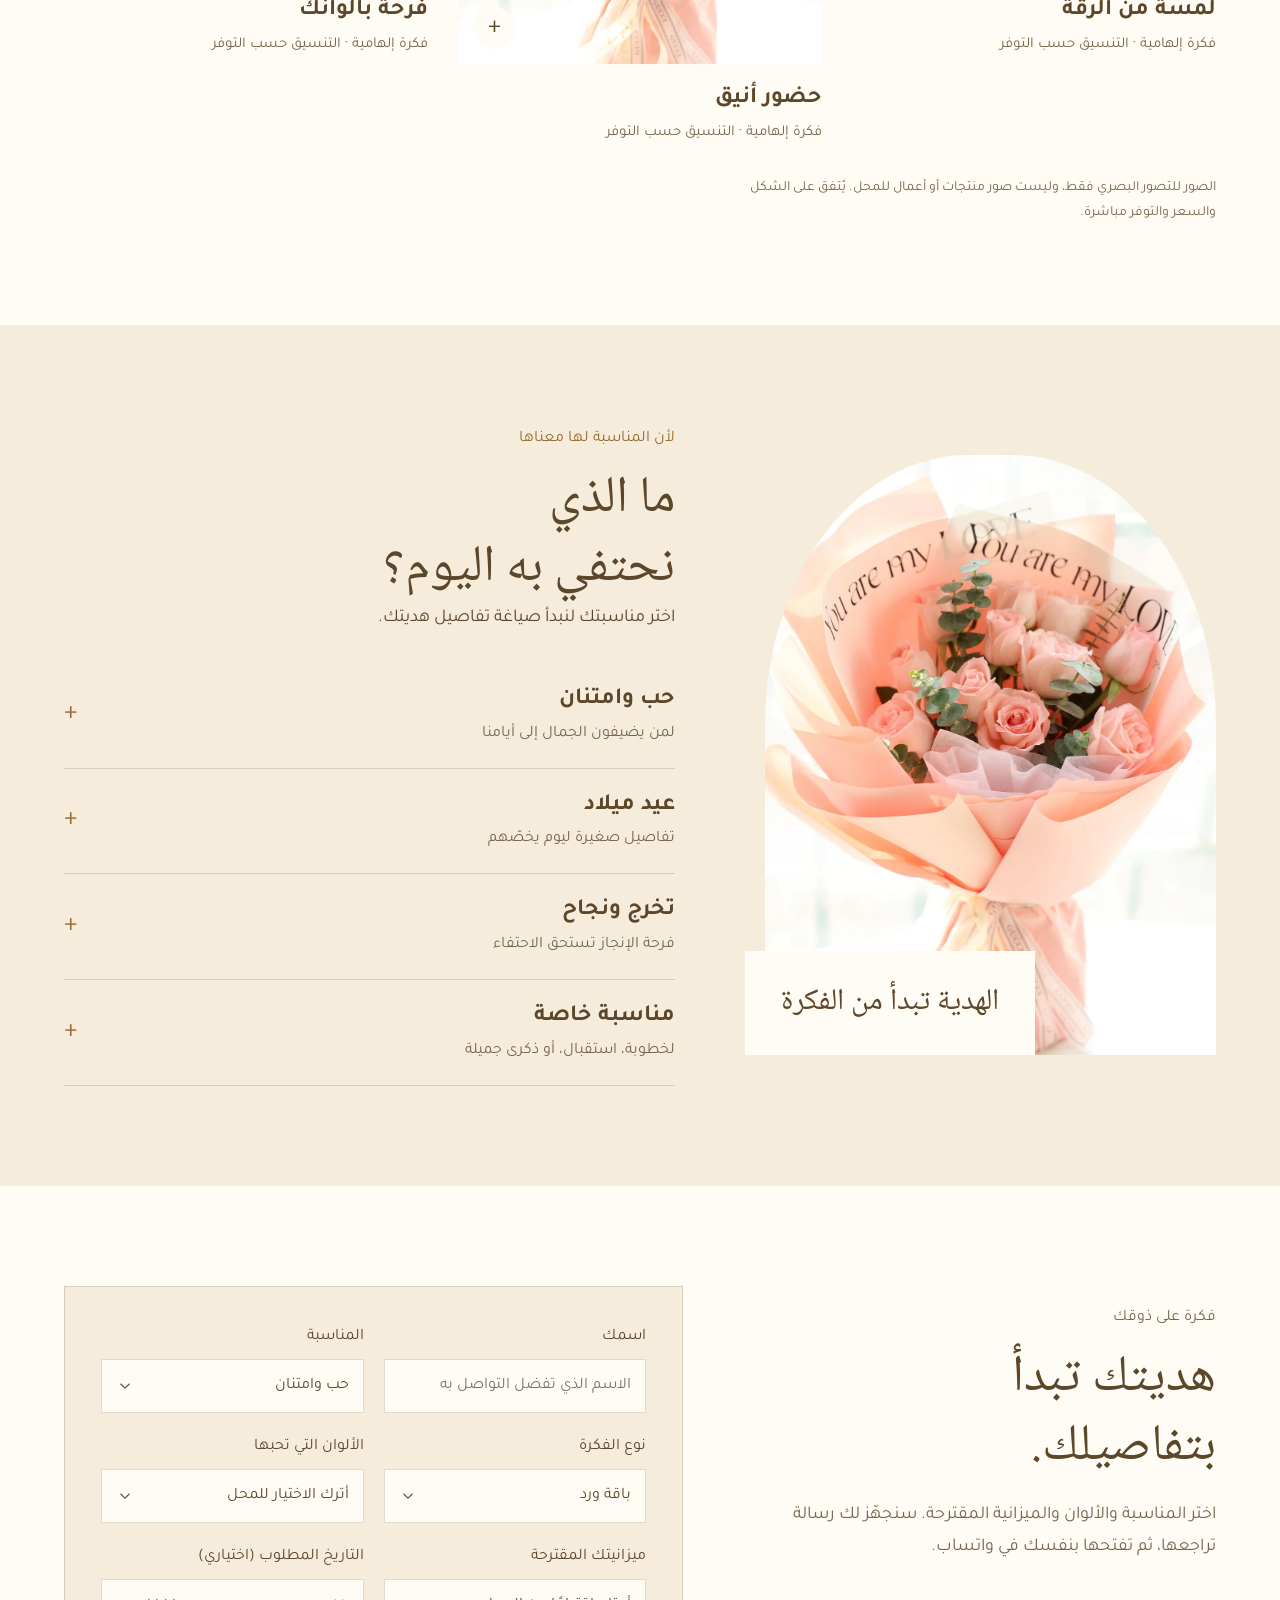
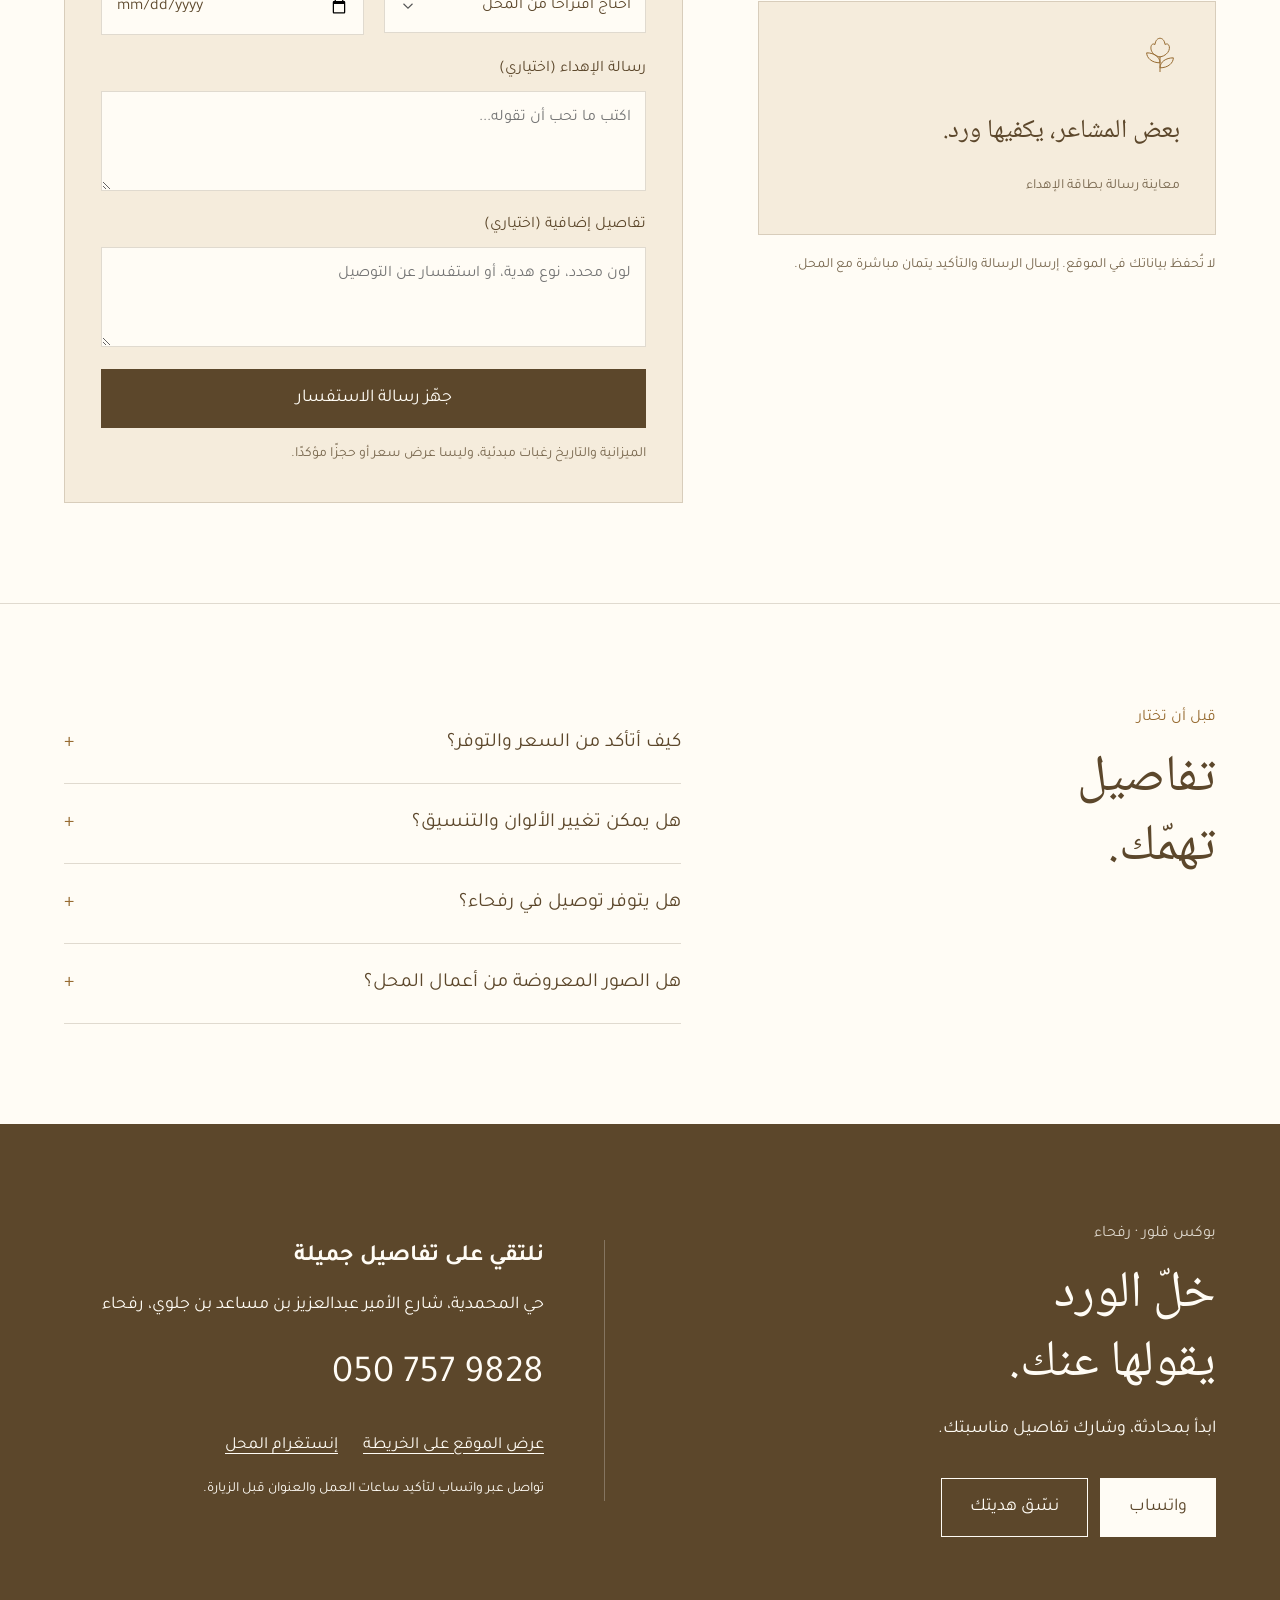
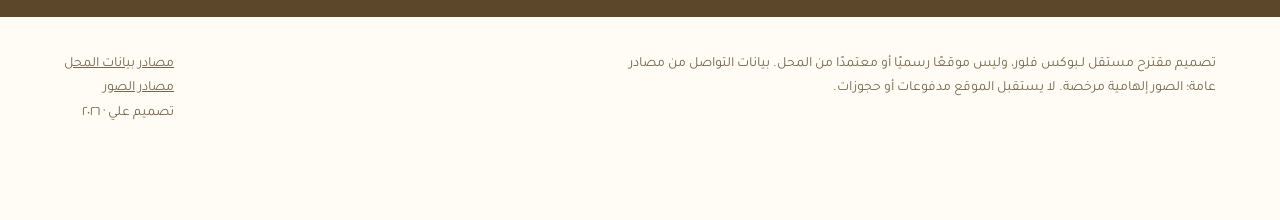
==== commit e22b2d1c: "Replace call actions with shop-specific WhatsApp links" ====
--- a/box-flower-rafha/index.html
+++ b/box-flower-rafha/index.html
@@ -1,6 +1,6 @@
 <!doctype html><html lang="ar" dir="rtl"><head><meta charset="utf-8"><meta name="viewport" content="width=device-width,initial-scale=1"><meta name="theme-color" content="#fffcf5"><meta name="robots" content="noindex,nofollow"><title>بوكس فلور | ورد وهدايا في رفحاء</title><meta name="description" content="تصور تصميمي مستقل لـبوكس فلور في رفحاء. أفكار للورد والهدايا وتنسيق استفسارك عبر وسائل التواصل المنشورة."><meta property="og:title" content="بوكس فلور | ورد وهدايا في رفحاء"><meta property="og:description" content="تصور تصميمي مستقل، ليس الموقع الرسمي للمحل."><meta property="og:type" content="website"><meta property="og:image" content="https://az212z.github.io/saudi-floral-atelier-ten-20261120/assets/floral-8.webp"><meta property="og:url" content="https://az212z.github.io/saudi-floral-atelier-ten-20261120/box-flower-rafha/"><link rel="icon" href="../assets/favicon.svg" type="image/svg+xml"><link rel="stylesheet" href="../assets/fonts.css"><link rel="stylesheet" href="../assets/site.css"><link rel="preload" as="image" href="../assets/floral-8.webp"><script defer src="../assets/site.js"></script></head><body style="--paper:#fffcf5;--ink:#5c472b;--accent:#976b31;--wash:#f5ecdc;--muted:#78674e;--line:#5c472b30"><a class="skip" href="#main">تجاوز إلى المحتوى</a><div class="notice">تصوّر تصميمي مستقل للمحل · ليس الموقع الرسمي</div><header class="header"><div class="wrap navrow"><a class="brand" href="./" aria-label="بوكس فلور الرئيسية"><svg aria-hidden="true" viewBox="0 0 48 48" fill="none" stroke-width="1.2"><path d="M24 42V23M24 31c-10 0-16-6-16-12 9 0 16 5 16 12Zm0 6c10 0 16-6 16-12-9 0-16 5-16 12Z"/><path d="M24 24C9 21 12 5 18 9c1-10 11-10 12 0 7-4 9 12-6 15Z"/></svg><span><span class="wordmark">بوكس فلور</span><span class="city">رفحاء، السعودية</span></span></a><button class="menu-toggle" aria-controls="navigation" aria-expanded="false">القائمة</button><nav id="navigation" aria-label="التنقل الرئيسي"><a href="#collection">إلهام الورد</a><a href="#occasions">مناسبتك</a><a href="#inquiry">نسّق هديتك</a><a href="#contact">تواصل معنا</a></nav><a class="navcta" href="#inquiry">ابدأ بفكرة</a></div></header><main id="main"><section class="hero hero-split" aria-labelledby="hero-title"><div class="wrap hero-inner"><div class="hero-copy"><div class="location">ورد وهدايا من رفحاء</div><h1 id="hero-title">أكثر من هدية.<br>تفاصيل من القلب.</h1><p>ورد وهدايا وتغليف في رفحاء. اجمع ما تحبه في فكرة، وابدأ تجهيز تفاصيلها مع بوكس فلور.</p><div class="actions"><a class="button" href="#inquiry">نسّق هديتك</a><a class="button secondary" href="#collection">اكتشف الإلهام</a></div><p class="hero-note">المناسبة منك، والتفاصيل تبدأ بمحادثة.</p></div><figure class="hero-image"><img src="../assets/floral-8.webp" alt="صورة إلهامية للورد والزهور" width="1200" height="1600" fetchpriority="high"><div class="hero-side"><img src="../assets/floral-0.webp" alt="تفاصيل زهرية إلهامية" width="500" height="600"></div><figcaption>صور إلهامية للتصميم</figcaption></figure></div></section><div class="signature"><div class="wrap"><span><svg aria-hidden="true" viewBox="0 0 48 48" fill="none" stroke-width="1.2"><path d="M24 42V23M24 31c-10 0-16-6-16-12 9 0 16 5 16 12Zm0 6c10 0 16-6 16-12-9 0-16 5-16 12Z"/><path d="M24 24C9 21 12 5 18 9c1-10 11-10 12 0 7-4 9 12-6 15Z"/></svg>فكرة تناسب مناسبتك</span><span><svg aria-hidden="true" viewBox="0 0 48 48" fill="none" stroke-width="1.2"><path d="M24 42V23M24 31c-10 0-16-6-16-12 9 0 16 5 16 12Zm0 6c10 0 16-6 16-12-9 0-16 5-16 12Z"/><path d="M24 24C9 21 12 5 18 9c1-10 11-10 12 0 7-4 9 12-6 15Z"/></svg>رسالة إهداء من القلب</span><span><svg aria-hidden="true" viewBox="0 0 48 48" fill="none" stroke-width="1.2"><path d="M24 42V23M24 31c-10 0-16-6-16-12 9 0 16 5 16 12Zm0 6c10 0 16-6 16-12-9 0-16 5-16 12Z"/><path d="M24 24C9 21 12 5 18 9c1-10 11-10 12 0 7-4 9 12-6 15Z"/></svg>تواصل مباشر مع المحل</span></div></div>
 <section class="section wrap" id="collection"><div class="section-heading"><div><p class="mini">إلهام لاختيارك</p><h2>لكل شعور،<br>لونٌ من الورد.</h2></div><p>استلهم الألوان والأسلوب الذي تحبه، ثم اسأل المحل عن التنسيقات والزهور المتاحة.</p></div><div class="gallery"><figure><button type="button" data-gallery="لمسة من الرقة" aria-label="تكبير صورة لمسة من الرقة"><span class="picture"><img src="../assets/floral-8.webp" alt="تصور إلهامي لتنسيق زهور: لمسة من الرقة" width="800" height="1000" loading="lazy"><span class="zoom" aria-hidden="true">+</span></span></button><figcaption><h3>لمسة من الرقة</h3><small>فكرة إلهامية · التنسيق حسب التوفر</small></figcaption></figure><figure><button type="button" data-gallery="حضور أنيق" aria-label="تكبير صورة حضور أنيق"><span class="picture"><img src="../assets/floral-0.webp" alt="تصور إلهامي لتنسيق زهور: حضور أنيق" width="800" height="1000" loading="lazy"><span class="zoom" aria-hidden="true">+</span></span></button><figcaption><h3>حضور أنيق</h3><small>فكرة إلهامية · التنسيق حسب التوفر</small></figcaption></figure><figure><button type="button" data-gallery="فرحة بألوانك" aria-label="تكبير صورة فرحة بألوانك"><span class="picture"><img src="../assets/floral-2.webp" alt="تصور إلهامي لتنسيق زهور: فرحة بألوانك" width="800" height="1000" loading="lazy"><span class="zoom" aria-hidden="true">+</span></span></button><figcaption><h3>فرحة بألوانك</h3><small>فكرة إلهامية · التنسيق حسب التوفر</small></figcaption></figure></div><p class="small-note">الصور للتصور البصري فقط، وليست صور منتجات أو أعمال للمحل. يُتفق على الشكل والسعر والتوفر مباشرة.</p></section>
 <section class="section occasion-section" id="occasions"><div class="wrap occasion-layout"><div class="occasion-photo"><img src="../assets/floral-0.webp" alt="ورد بألوان ملهمة للمناسبات" loading="lazy" width="850" height="1100"><div class="poem">الهدية تبدأ من الفكرة</div></div><div><p class="mini">لأن المناسبة لها معناها</p><h2>ما الذي<br>نحتفي به اليوم؟</h2><p>اختر مناسبتك لنبدأ صياغة تفاصيل هديتك.</p><div class="occasion-list"><button class="occasion" type="button" data-occasion="حب وامتنان"><div><h3>حب وامتنان</h3><span>لمن يضيفون الجمال إلى أيامنا</span></div><b class="plus" aria-hidden="true">+</b></button><button class="occasion" type="button" data-occasion="عيد ميلاد"><div><h3>عيد ميلاد</h3><span>تفاصيل صغيرة ليوم يخصّهم</span></div><b class="plus" aria-hidden="true">+</b></button><button class="occasion" type="button" data-occasion="تخرج ونجاح"><div><h3>تخرج ونجاح</h3><span>فرحة الإنجاز تستحق الاحتفاء</span></div><b class="plus" aria-hidden="true">+</b></button><button class="occasion" type="button" data-occasion="مناسبة خاصة"><div><h3>مناسبة خاصة</h3><span>لخطوبة، استقبال، أو ذكرى جميلة</span></div><b class="plus" aria-hidden="true">+</b></button></div></div></div></section>
-<section class="section wrap" id="inquiry"><div class="inquiry-layout"><div class="inquiry-intro"><p class="mini">فكرة على ذوقك</p><h2>هديتك تبدأ<br>بتفاصيلك.</h2><p>اختر المناسبة والألوان والميزانية المقترحة. سنجهّز لك رسالة تراجعها، ثم تفتحها بنفسك في واتساب.</p><div class="card-preview"><svg aria-hidden="true" viewBox="0 0 48 48" fill="none" stroke-width="1.2"><path d="M24 42V23M24 31c-10 0-16-6-16-12 9 0 16 5 16 12Zm0 6c10 0 16-6 16-12-9 0-16 5-16 12Z"/><path d="M24 24C9 21 12 5 18 9c1-10 11-10 12 0 7-4 9 12-6 15Z"/></svg><p id="card-message">بعض المشاعر، يكفيها ورد.</p><small>معاينة رسالة بطاقة الإهداء</small></div><p class="small-note">لا تُحفظ بياناتك في الموقع. إرسال الرسالة والتأكيد يتمان مباشرة مع المحل.</p></div><div><form class="inquiry-form" data-shop="بوكس فلور" data-phone="966507579828"><div class="form-grid"><label class="field">اسمك<input name="name" required maxlength="80" autocomplete="given-name" placeholder="الاسم الذي تفضّل التواصل به"></label><label class="field">المناسبة<select name="occasion"><option>حب وامتنان</option><option>عيد ميلاد</option><option>تخرج ونجاح</option><option>مناسبة خاصة</option></select></label><label class="field">نوع الفكرة<select name="type"><option>باقة ورد</option><option>ورد مع هدية</option><option>تنسيق في فازة</option><option>تغليف هدية</option><option>تنسيق مناسبة</option></select></label><label class="field">الألوان التي تحبها<select name="color"><option>أترك الاختيار للمحل</option><option>وردي وأبيض</option><option>أحمر كلاسيكي</option><option>ألوان هادئة</option><option>ألوان زاهية</option></select></label><label class="field">ميزانيتك المقترحة<select name="budget"><option>أحتاج اقتراحًا من المحل</option><option>أقل من 150 ريال</option><option>150 إلى 300 ريال</option><option>300 إلى 500 ريال</option><option>أكثر من 500 ريال</option></select></label><label class="field">التاريخ المطلوب (اختياري)<input type="date" name="date"></label><label class="field full">رسالة الإهداء (اختياري)<textarea name="message" maxlength="300" placeholder="اكتب ما تحب أن تقوله..."></textarea></label><label class="field full">تفاصيل إضافية (اختياري)<textarea name="notes" maxlength="700" placeholder="لون محدد، نوع هدية، أو استفسار عن التوصيل"></textarea></label></div><button class="button" type="submit">جهّز رسالة الاستفسار</button><p class="form-note">الميزانية والتاريخ رغبات مبدئية، وليسا عرض سعر أو حجزًا مؤكدًا.</p><noscript><p>لتنسيق الطلب، يرجى <a href="tel:+966507579828">الاتصال بالمحل</a> أو تفعيل JavaScript لتجهيز الرسالة.</p></noscript></form><section class="draft-panel" hidden tabindex="-1" aria-label="مراجعة رسالة الاستفسار"><h3>راجع رسالتك</h3><p class="draft-text"></p><div class="actions"><a class="button whatsapp-draft" href="https://wa.me/966507579828?text=%D9%85%D8%B1%D8%AD%D8%A8%D9%8B%D8%A7%D8%8C%20%D8%A3%D8%B1%D8%BA%D8%A8%20%D8%A8%D8%A7%D9%84%D8%A7%D8%B3%D8%AA%D9%81%D8%B3%D8%A7%D8%B1%20%D8%B9%D9%86%20%D8%A7%D9%84%D9%88%D8%B1%D9%88%D8%AF%20%D9%88%D8%A7%D9%84%D9%87%D8%AF%D8%A7%D9%8A%D8%A7%20%D8%A7%D9%84%D9%85%D8%AA%D8%A7%D8%AD%D8%A9." target="_blank" rel="noopener noreferrer">افتح في واتساب</a><button type="button" class="button secondary copy-draft">نسخ الرسالة</button></div><p class="status" role="status"></p><p class="form-note">إذا لم يكن الرقم مفعّلًا على واتساب، يمكنك الاتصال بالمحل.</p></section></div></div></section>
-<section class="section faq"><div class="wrap faq-layout"><div><p class="mini">قبل أن تختار</p><h2>تفاصيل<br>تهمّك.</h2></div><div><details><summary>كيف أتأكد من السعر والتوفر؟</summary><p>أرسل تفاصيل فكرتك أو اتصل بالمحل. يحدد المحل السعر النهائي والزهور المتاحة وموعد التجهيز قبل تأكيد الطلب.</p></details><details><summary>هل يمكن تغيير الألوان والتنسيق؟</summary><p>اكتب الألوان والأسلوب الذي تفضله في رسالة الاستفسار. إمكانية التنفيذ تعتمد على المواد المتاحة لدى المحل.</p></details><details><summary>هل يتوفر توصيل في رفحاء؟</summary><p>اسأل المحل عن إمكانية التوصيل لعنوانك، الموعد، والرسوم. لا يمثل اختيار التاريخ تأكيدًا لخدمة التوصيل.</p></details><details><summary>هل الصور المعروضة من أعمال المحل؟</summary><p>الصور إلهامية لعرض التصميم، وليست من أعمال المحل. اطلب صور التنسيقات المتاحة مباشرة قبل تأكيد طلبك.</p></details></div></div></section>
-<section class="contact-section" id="contact"><div class="wrap contact-layout"><div><p class="mini">بوكس فلور · رفحاء</p><h2>خلّ الورد<br>يقولها عنك.</h2><p>ابدأ بمحادثة، وشارك تفاصيل مناسبتك.</p><div class="actions"><a class="button" href="tel:+966507579828">اتصل بالمحل</a><a class="button secondary" href="https://wa.me/966507579828?text=%D9%85%D8%B1%D8%AD%D8%A8%D9%8B%D8%A7%D8%8C%20%D8%A3%D8%B1%D8%BA%D8%A8%20%D8%A8%D8%A7%D9%84%D8%A7%D8%B3%D8%AA%D9%81%D8%B3%D8%A7%D8%B1%20%D8%B9%D9%86%20%D8%A7%D9%84%D9%88%D8%B1%D9%88%D8%AF%20%D9%88%D8%A7%D9%84%D9%87%D8%AF%D8%A7%D9%8A%D8%A7%20%D8%A7%D9%84%D9%85%D8%AA%D8%A7%D8%AD%D8%A9." target="_blank" rel="noopener noreferrer">استفسر عبر واتساب</a></div></div><div class="contact-info"><h3>نلتقي على تفاصيل جميلة</h3><p>حي المحمدية، شارع الأمير عبدالعزيز بن مساعد بن جلوي، رفحاء</p><a class="phone" href="tel:+966507579828">050 757 9828</a><div class="social-links"><a href="https://maps.yango.com/ar-sa/org/201326028730/" target="_blank" rel="noopener noreferrer">عرض الموقع على الخريطة</a><a href="https://www.instagram.com/flowr_box/" target="_blank" rel="noopener noreferrer">إنستغرام المحل</a></div><p class="small-note">يفضّل الاتصال لتأكيد ساعات العمل والعنوان قبل الزيارة.</p></div></div></section></main><footer class="footer"><div class="wrap"><p>تصميم مقترح مستقل لـبوكس فلور، وليس موقعًا رسميًا أو معتمدًا من المحل. بيانات التواصل من مصادر عامة؛ الصور إلهامية مرخصة. لا يستقبل الموقع مدفوعات أو حجوزات.</p><div><a href="../research.html#box-flower-rafha">مصادر بيانات المحل</a><br><a href="../credits.html">مصادر الصور</a><br><span>تصميم علي · ٢٠٢٦</span></div></div></footer><div class="mobile-cta"><a class="button" href="#inquiry">نسّق هديتك</a><a class="button secondary" href="tel:+966507579828">اتصال</a></div><dialog class="lightbox" aria-label="معرض الإلهام"><button class="close-dialog" type="button">إغلاق الصورة</button><img alt=""><p></p></dialog></body></html>+<section class="section wrap" id="inquiry"><div class="inquiry-layout"><div class="inquiry-intro"><p class="mini">فكرة على ذوقك</p><h2>هديتك تبدأ<br>بتفاصيلك.</h2><p>اختر المناسبة والألوان والميزانية المقترحة. سنجهّز لك رسالة تراجعها، ثم تفتحها بنفسك في واتساب.</p><div class="card-preview"><svg aria-hidden="true" viewBox="0 0 48 48" fill="none" stroke-width="1.2"><path d="M24 42V23M24 31c-10 0-16-6-16-12 9 0 16 5 16 12Zm0 6c10 0 16-6 16-12-9 0-16 5-16 12Z"/><path d="M24 24C9 21 12 5 18 9c1-10 11-10 12 0 7-4 9 12-6 15Z"/></svg><p id="card-message">بعض المشاعر، يكفيها ورد.</p><small>معاينة رسالة بطاقة الإهداء</small></div><p class="small-note">لا تُحفظ بياناتك في الموقع. إرسال الرسالة والتأكيد يتمان مباشرة مع المحل.</p></div><div><form class="inquiry-form" data-shop="بوكس فلور" data-phone="966507579828"><div class="form-grid"><label class="field">اسمك<input name="name" required maxlength="80" autocomplete="given-name" placeholder="الاسم الذي تفضّل التواصل به"></label><label class="field">المناسبة<select name="occasion"><option>حب وامتنان</option><option>عيد ميلاد</option><option>تخرج ونجاح</option><option>مناسبة خاصة</option></select></label><label class="field">نوع الفكرة<select name="type"><option>باقة ورد</option><option>ورد مع هدية</option><option>تنسيق في فازة</option><option>تغليف هدية</option><option>تنسيق مناسبة</option></select></label><label class="field">الألوان التي تحبها<select name="color"><option>أترك الاختيار للمحل</option><option>وردي وأبيض</option><option>أحمر كلاسيكي</option><option>ألوان هادئة</option><option>ألوان زاهية</option></select></label><label class="field">ميزانيتك المقترحة<select name="budget"><option>أحتاج اقتراحًا من المحل</option><option>أقل من 150 ريال</option><option>150 إلى 300 ريال</option><option>300 إلى 500 ريال</option><option>أكثر من 500 ريال</option></select></label><label class="field">التاريخ المطلوب (اختياري)<input type="date" name="date"></label><label class="field full">رسالة الإهداء (اختياري)<textarea name="message" maxlength="300" placeholder="اكتب ما تحب أن تقوله..."></textarea></label><label class="field full">تفاصيل إضافية (اختياري)<textarea name="notes" maxlength="700" placeholder="لون محدد، نوع هدية، أو استفسار عن التوصيل"></textarea></label></div><button class="button" type="submit">جهّز رسالة الاستفسار</button><p class="form-note">الميزانية والتاريخ رغبات مبدئية، وليسا عرض سعر أو حجزًا مؤكدًا.</p><noscript><p>لتنسيق الطلب، يرجى <a href="https://wa.me/966507579828?text=%D9%85%D8%B1%D8%AD%D8%A8%D9%8B%D8%A7%D8%8C%20%D8%A3%D8%B1%D8%BA%D8%A8%20%D8%A8%D8%A7%D9%84%D8%A7%D8%B3%D8%AA%D9%81%D8%B3%D8%A7%D8%B1%20%D8%B9%D9%86%20%D8%A7%D9%84%D9%88%D8%B1%D9%88%D8%AF%20%D9%88%D8%A7%D9%84%D9%87%D8%AF%D8%A7%D9%8A%D8%A7%20%D8%A7%D9%84%D9%85%D8%AA%D8%A7%D8%AD%D8%A9." target="_blank" rel="noopener noreferrer">التواصل عبر واتساب</a> أو تفعيل JavaScript لتجهيز الرسالة.</p></noscript></form><section class="draft-panel" hidden tabindex="-1" aria-label="مراجعة رسالة الاستفسار"><h3>راجع رسالتك</h3><p class="draft-text"></p><div class="actions"><a class="button whatsapp-draft" href="https://wa.me/966507579828?text=%D9%85%D8%B1%D8%AD%D8%A8%D9%8B%D8%A7%D8%8C%20%D8%A3%D8%B1%D8%BA%D8%A8%20%D8%A8%D8%A7%D9%84%D8%A7%D8%B3%D8%AA%D9%81%D8%B3%D8%A7%D8%B1%20%D8%B9%D9%86%20%D8%A7%D9%84%D9%88%D8%B1%D9%88%D8%AF%20%D9%88%D8%A7%D9%84%D9%87%D8%AF%D8%A7%D9%8A%D8%A7%20%D8%A7%D9%84%D9%85%D8%AA%D8%A7%D8%AD%D8%A9." target="_blank" rel="noopener noreferrer">افتح في واتساب</a><button type="button" class="button secondary copy-draft">نسخ الرسالة</button></div><p class="status" role="status"></p><p class="form-note">إذا لم يكن الرقم مفعّلًا على واتساب، يمكنك الاتصال بالمحل.</p></section></div></div></section>
+<section class="section faq"><div class="wrap faq-layout"><div><p class="mini">قبل أن تختار</p><h2>تفاصيل<br>تهمّك.</h2></div><div><details><summary>كيف أتأكد من السعر والتوفر؟</summary><p>أرسل تفاصيل فكرتك للمحل عبر واتساب. يحدد المحل السعر النهائي والزهور المتاحة وموعد التجهيز قبل تأكيد الطلب.</p></details><details><summary>هل يمكن تغيير الألوان والتنسيق؟</summary><p>اكتب الألوان والأسلوب الذي تفضله في رسالة الاستفسار. إمكانية التنفيذ تعتمد على المواد المتاحة لدى المحل.</p></details><details><summary>هل يتوفر توصيل في رفحاء؟</summary><p>اسأل المحل عن إمكانية التوصيل لعنوانك، الموعد، والرسوم. لا يمثل اختيار التاريخ تأكيدًا لخدمة التوصيل.</p></details><details><summary>هل الصور المعروضة من أعمال المحل؟</summary><p>الصور إلهامية لعرض التصميم، وليست من أعمال المحل. اطلب صور التنسيقات المتاحة مباشرة قبل تأكيد طلبك.</p></details></div></div></section>
+<section class="contact-section" id="contact"><div class="wrap contact-layout"><div><p class="mini">بوكس فلور · رفحاء</p><h2>خلّ الورد<br>يقولها عنك.</h2><p>ابدأ بمحادثة، وشارك تفاصيل مناسبتك.</p><div class="actions"><a class="button" href="https://wa.me/966507579828?text=%D9%85%D8%B1%D8%AD%D8%A8%D9%8B%D8%A7%D8%8C%20%D8%A3%D8%B1%D8%BA%D8%A8%20%D8%A8%D8%A7%D9%84%D8%A7%D8%B3%D8%AA%D9%81%D8%B3%D8%A7%D8%B1%20%D8%B9%D9%86%20%D8%A7%D9%84%D9%88%D8%B1%D9%88%D8%AF%20%D9%88%D8%A7%D9%84%D9%87%D8%AF%D8%A7%D9%8A%D8%A7%20%D8%A7%D9%84%D9%85%D8%AA%D8%A7%D8%AD%D8%A9." target="_blank" rel="noopener noreferrer">واتساب</a><a class="button secondary" href="#inquiry">نسّق هديتك</a></div></div><div class="contact-info"><h3>نلتقي على تفاصيل جميلة</h3><p>حي المحمدية، شارع الأمير عبدالعزيز بن مساعد بن جلوي، رفحاء</p><a class="phone" href="https://wa.me/966507579828?text=%D9%85%D8%B1%D8%AD%D8%A8%D9%8B%D8%A7%D8%8C%20%D8%A3%D8%B1%D8%BA%D8%A8%20%D8%A8%D8%A7%D9%84%D8%A7%D8%B3%D8%AA%D9%81%D8%B3%D8%A7%D8%B1%20%D8%B9%D9%86%20%D8%A7%D9%84%D9%88%D8%B1%D9%88%D8%AF%20%D9%88%D8%A7%D9%84%D9%87%D8%AF%D8%A7%D9%8A%D8%A7%20%D8%A7%D9%84%D9%85%D8%AA%D8%A7%D8%AD%D8%A9." target="_blank" rel="noopener noreferrer">050 757 9828</a><div class="social-links"><a href="https://maps.yango.com/ar-sa/org/201326028730/" target="_blank" rel="noopener noreferrer">عرض الموقع على الخريطة</a><a href="https://www.instagram.com/flowr_box/" target="_blank" rel="noopener noreferrer">إنستغرام المحل</a></div><p class="small-note">تواصل عبر واتساب لتأكيد ساعات العمل والعنوان قبل الزيارة.</p></div></div></section></main><footer class="footer"><div class="wrap"><p>تصميم مقترح مستقل لـبوكس فلور، وليس موقعًا رسميًا أو معتمدًا من المحل. بيانات التواصل من مصادر عامة؛ الصور إلهامية مرخصة. لا يستقبل الموقع مدفوعات أو حجوزات.</p><div><a href="../research.html#box-flower-rafha">مصادر بيانات المحل</a><br><a href="../credits.html">مصادر الصور</a><br><span>تصميم علي · ٢٠٢٦</span></div></div></footer><div class="mobile-cta"><a class="button" href="#inquiry">نسّق هديتك</a><a class="button secondary" href="https://wa.me/966507579828?text=%D9%85%D8%B1%D8%AD%D8%A8%D9%8B%D8%A7%D8%8C%20%D8%A3%D8%B1%D8%BA%D8%A8%20%D8%A8%D8%A7%D9%84%D8%A7%D8%B3%D8%AA%D9%81%D8%B3%D8%A7%D8%B1%20%D8%B9%D9%86%20%D8%A7%D9%84%D9%88%D8%B1%D9%88%D8%AF%20%D9%88%D8%A7%D9%84%D9%87%D8%AF%D8%A7%D9%8A%D8%A7%20%D8%A7%D9%84%D9%85%D8%AA%D8%A7%D8%AD%D8%A9." target="_blank" rel="noopener noreferrer">واتساب</a></div><dialog class="lightbox" aria-label="معرض الإلهام"><button class="close-dialog" type="button">إغلاق الصورة</button><img alt=""><p></p></dialog></body></html>
